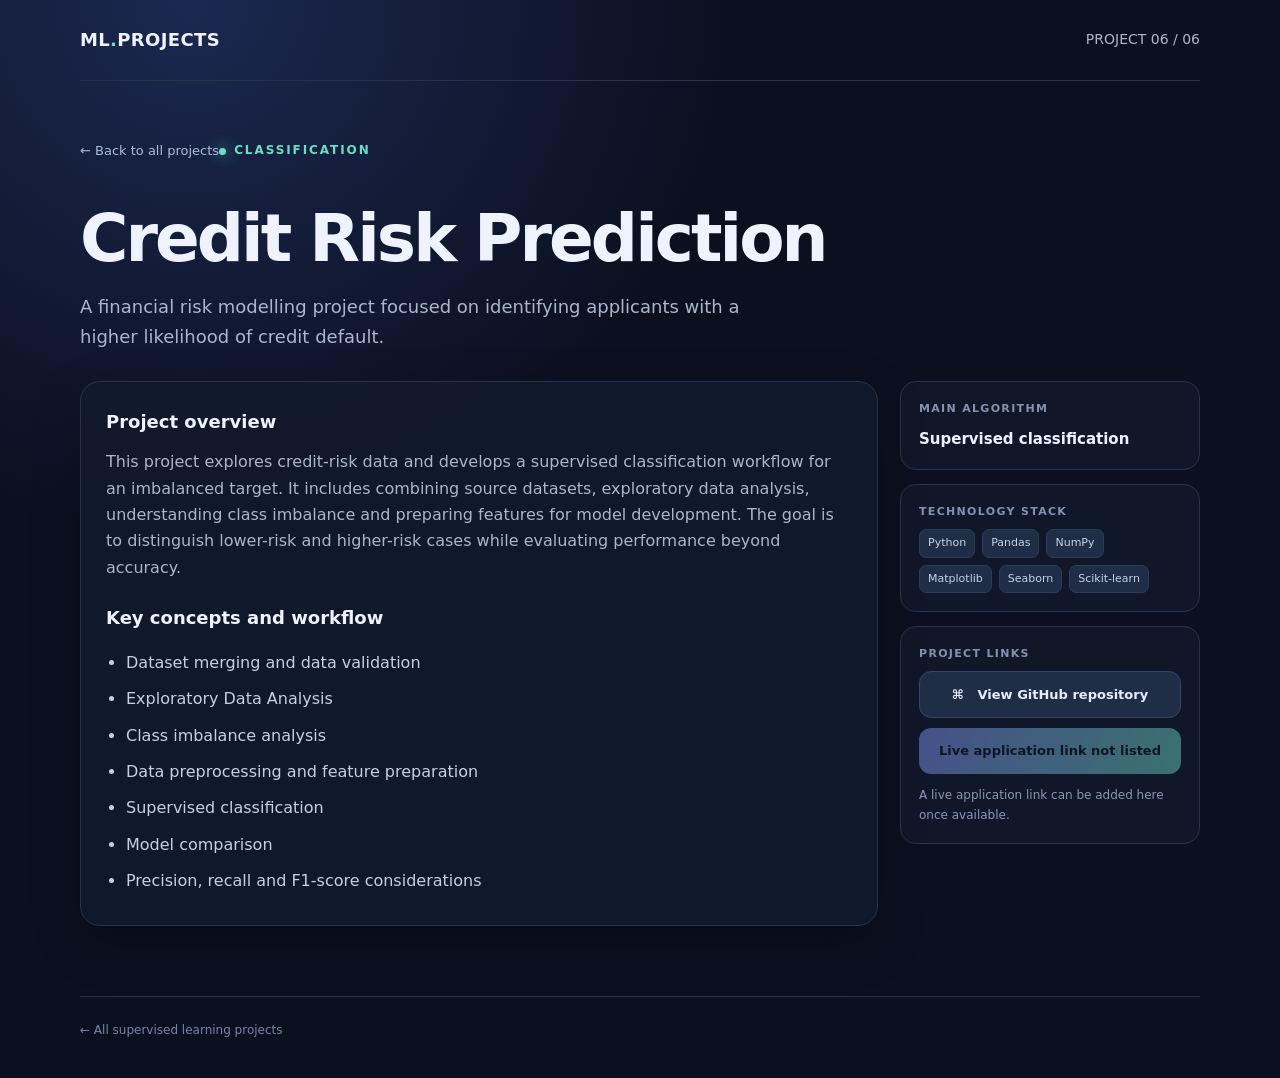
==== projects/credit-risk-prediction.html @ 5bffdefe "Add supervised machine learning projects website" ====
<!doctype html><html lang="en"><head><meta charset="utf-8"><meta name="viewport" content="width=device-width, initial-scale=1">
<title>Credit Risk Prediction | Supervised ML Projects</title><link rel="stylesheet" href="../assets/style.css"></head><body><div class="wrap">
<header class="topbar"><a class="brand" href="../index.html">ML<span>.</span>PROJECTS</a><div class="nav">PROJECT 06 / 06</div></header>
<main><section class="detail-hero"><a class="back" href="../index.html">← Back to all projects</a><div class="eyebrow"><span class="dot"></span>Classification</div><h1>Credit Risk Prediction</h1><p class="lead">A financial risk modelling project focused on identifying applicants with a higher likelihood of credit default.</p></section>
<div class="detail-layout"><section class="panel"><h2>Project overview</h2><p>This project explores credit-risk data and develops a supervised classification workflow for an imbalanced target. It includes combining source datasets, exploratory data analysis, understanding class imbalance and preparing features for model development. The goal is to distinguish lower-risk and higher-risk cases while evaluating performance beyond accuracy.</p><h2>Key concepts and workflow</h2><ul class="topic-list"><li>Dataset merging and data validation</li><li>Exploratory Data Analysis</li><li>Class imbalance analysis</li><li>Data preprocessing and feature preparation</li><li>Supervised classification</li><li>Model comparison</li><li>Precision, recall and F1-score considerations</li></ul></section>
<aside class="side"><div class="meta"><div class="meta-label">Main algorithm</div><div class="meta-value">Supervised classification</div></div>
<div class="meta"><div class="meta-label">Technology stack</div><div class="stack"><span class="pill">Python</span><span class="pill">Pandas</span><span class="pill">NumPy</span><span class="pill">Matplotlib</span><span class="pill">Seaborn</span><span class="pill">Scikit-learn</span></div></div>
<div class="meta"><div class="meta-label">Project links</div><div class="actions"><a class="button secondary" href="https://github.com/tusharr29/Credit-Risk-Prediction-" target="_blank" rel="noopener">⌘ &nbsp; View GitHub repository</a><span class="button disabled">Live application link not listed</span></div><div class="note">A live application link can be added here once available.</div></div></aside></div></main>
<footer class="footer"><a href="../index.html">← All supervised learning projects</a></footer></div></body></html>
---- assets/style.css ----
:root{--bg:#0b1020;--panel:#121a2d;--panel2:#172238;--text:#eef3ff;--muted:#aab6cc;--line:#26334b;--accent:#8b9cff;--accent2:#66e0c2;--shadow:0 18px 50px rgba(0,0,0,.22)}
*{box-sizing:border-box}html{scroll-behavior:smooth}body{margin:0;background:radial-gradient(ellipse at 15% 0%,#1b2850 0,transparent 35%),var(--bg);color:var(--text);font:16px/1.65 Inter,ui-sans-serif,system-ui,-apple-system,Segoe UI,Roboto,Arial,sans-serif}
a{color:inherit;text-decoration:none}.wrap{width:min(1120px,calc(100% - 40px));margin:auto}.topbar{display:flex;align-items:center;justify-content:space-between;padding:25px 0;border-bottom:1px solid var(--line)}.brand{font-weight:800;letter-spacing:.02em;font-size:18px}.brand span{color:var(--accent2)}.nav{color:var(--muted);font-size:14px}.hero{padding:76px 0 42px;max-width:850px}.eyebrow{display:inline-flex;align-items:center;gap:8px;color:var(--accent2);font-size:12px;font-weight:800;letter-spacing:.16em;text-transform:uppercase}.dot{width:7px;height:7px;border-radius:50%;background:var(--accent2);box-shadow:0 0 15px var(--accent2)}h1{font-size:clamp(38px,6vw,66px);line-height:1.06;letter-spacing:-.045em;margin:18px 0 18px}h1 .gradient{background:linear-gradient(100deg,#fff 10%,#a8b5ff 60%,#71e8cf);-webkit-background-clip:text;background-clip:text;color:transparent}.lead{color:var(--muted);font-size:18px;max-width:720px;margin:0}.stats{display:flex;gap:12px;flex-wrap:wrap;margin-top:28px}.stat{border:1px solid var(--line);background:rgba(18,26,45,.7);padding:9px 14px;border-radius:999px;color:#dce5f7;font-size:13px}.section-head{display:flex;align-items:end;justify-content:space-between;gap:20px;margin:32px 0 18px}.section-head h2{font-size:24px;margin:0;letter-spacing:-.025em}.section-head p{color:var(--muted);font-size:13px;margin:0}.grid{display:grid;grid-template-columns:repeat(2,minmax(0,1fr));gap:16px;padding-bottom:70px}.card{display:block;border:1px solid var(--line);border-radius:20px;padding:23px;background:linear-gradient(145deg,rgba(23,34,56,.96),rgba(16,24,42,.96));box-shadow:var(--shadow);transition:transform .2s,border-color .2s}.card:hover{transform:translateY(-4px);border-color:#6979ba}.card-top{display:flex;align-items:center;justify-content:space-between;margin-bottom:22px}.num{font-size:12px;color:#8594b2;font-weight:800;letter-spacing:.12em}.tag{font-size:11px;border:1px solid #33415d;color:#b9c7e4;border-radius:999px;padding:5px 9px}.card h3{font-size:21px;line-height:1.25;margin:0 0 8px}.algo{font-size:13px;color:var(--accent2);font-weight:650;margin-bottom:10px}.card p{color:var(--muted);font-size:14px;margin:0 0 17px}.bullets{display:flex;flex-wrap:wrap;gap:7px;margin-bottom:20px}.pill{font-size:11px;color:#c7d2e8;background:#202d46;border:1px solid #2c3b59;border-radius:7px;padding:4px 8px}.card-link{display:flex;align-items:center;justify-content:space-between;color:#cbd5ff;font-size:13px;font-weight:700}.arrow{font-size:18px;color:var(--accent2)}.footer{border-top:1px solid var(--line);padding:24px 0 38px;color:#7786a3;font-size:12px}.detail-hero{padding:56px 0 30px}.back{display:inline-flex;gap:8px;color:#aebcda;font-size:13px;margin-bottom:25px}.back:hover{color:white}.detail-layout{display:grid;grid-template-columns:minmax(0,1fr) 300px;gap:22px;padding-bottom:70px}.panel{border:1px solid var(--line);border-radius:20px;padding:25px;background:rgba(18,26,45,.88);box-shadow:var(--shadow)}.panel h2{font-size:18px;margin:0 0 12px}.panel p{color:var(--muted);margin:0 0 22px}.topic-list{padding-left:20px;color:#c5d0e5;margin:0}.topic-list li{padding:5px 0}.side{display:flex;flex-direction:column;gap:14px}.meta{border:1px solid var(--line);border-radius:16px;padding:18px;background:rgba(18,26,45,.7)}.meta-label{font-size:11px;letter-spacing:.12em;text-transform:uppercase;color:#8392af;font-weight:800;margin-bottom:8px}.meta-value{font-size:15px;color:#edf2ff;font-weight:650}.stack{display:flex;flex-wrap:wrap;gap:7px}.actions{display:grid;gap:10px}.button{display:flex;justify-content:center;align-items:center;gap:9px;border-radius:12px;padding:12px 14px;font-weight:750;font-size:13px;background:linear-gradient(110deg,#8998ff,#6fdfc5);color:#0b1422;transition:filter .2s}.button:hover{filter:brightness(1.1)}.button.secondary{background:#202d46;color:#e6edff;border:1px solid #354565}.button.disabled{opacity:.45;pointer-events:none}.note{font-size:12px;color:#8998b5;margin-top:12px}.disclaimer{border-left:3px solid #d5b56c;padding:10px 14px;background:#29263a;color:#c8c1d4;border-radius:0 10px 10px 0;font-size:12px;margin-top:22px}
@media(max-width:760px){.grid{grid-template-columns:1fr}.detail-layout{grid-template-columns:1fr}.hero{padding-top:55px}.section-head{align-items:start;flex-direction:column}.wrap{width:min(100% - 28px,1120px)}.panel{padding:20px}}
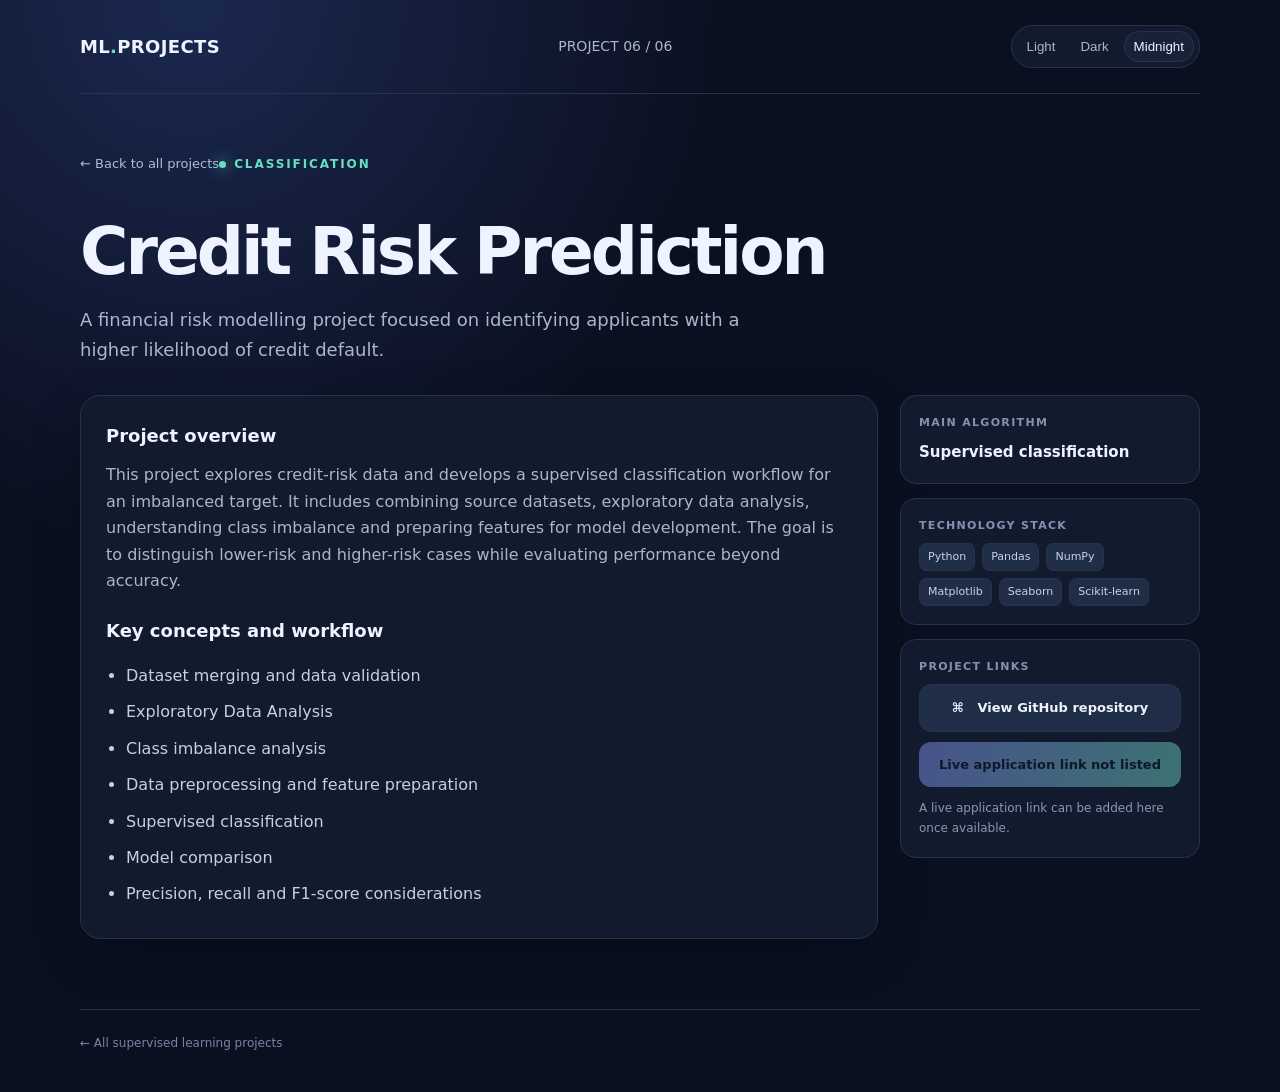
==== commit 76d01667: "Add light dark and midnight themes" ====
--- a/projects/credit-risk-prediction.html
+++ b/projects/credit-risk-prediction.html
@@ -1,9 +1,28 @@
 <!doctype html><html lang="en"><head><meta charset="utf-8"><meta name="viewport" content="width=device-width, initial-scale=1">
 <title>Credit Risk Prediction | Supervised ML Projects</title><link rel="stylesheet" href="../assets/style.css"></head><body><div class="wrap">
-<header class="topbar"><a class="brand" href="../index.html">ML<span>.</span>PROJECTS</a><div class="nav">PROJECT 06 / 06</div></header>
+<header class="topbar"><a class="brand" href="../index.html">ML<span>.</span>PROJECTS</a><div class="nav">PROJECT 06 / 06</div><div class="theme-switcher" role="group" aria-label="Choose colour theme">
+<button class="theme-btn" type="button" data-theme-choice="light" aria-pressed="false">Light</button>
+<button class="theme-btn" type="button" data-theme-choice="dark" aria-pressed="false">Dark</button>
+<button class="theme-btn" type="button" data-theme-choice="midnight" aria-pressed="false">Midnight</button>
+</div></header>
 <main><section class="detail-hero"><a class="back" href="../index.html">← Back to all projects</a><div class="eyebrow"><span class="dot"></span>Classification</div><h1>Credit Risk Prediction</h1><p class="lead">A financial risk modelling project focused on identifying applicants with a higher likelihood of credit default.</p></section>
 <div class="detail-layout"><section class="panel"><h2>Project overview</h2><p>This project explores credit-risk data and develops a supervised classification workflow for an imbalanced target. It includes combining source datasets, exploratory data analysis, understanding class imbalance and preparing features for model development. The goal is to distinguish lower-risk and higher-risk cases while evaluating performance beyond accuracy.</p><h2>Key concepts and workflow</h2><ul class="topic-list"><li>Dataset merging and data validation</li><li>Exploratory Data Analysis</li><li>Class imbalance analysis</li><li>Data preprocessing and feature preparation</li><li>Supervised classification</li><li>Model comparison</li><li>Precision, recall and F1-score considerations</li></ul></section>
 <aside class="side"><div class="meta"><div class="meta-label">Main algorithm</div><div class="meta-value">Supervised classification</div></div>
 <div class="meta"><div class="meta-label">Technology stack</div><div class="stack"><span class="pill">Python</span><span class="pill">Pandas</span><span class="pill">NumPy</span><span class="pill">Matplotlib</span><span class="pill">Seaborn</span><span class="pill">Scikit-learn</span></div></div>
 <div class="meta"><div class="meta-label">Project links</div><div class="actions"><a class="button secondary" href="https://github.com/tusharr29/Credit-Risk-Prediction-" target="_blank" rel="noopener">⌘ &nbsp; View GitHub repository</a><span class="button disabled">Live application link not listed</span></div><div class="note">A live application link can be added here once available.</div></div></aside></div></main>
-<footer class="footer"><a href="../index.html">← All supervised learning projects</a></footer></div></body></html>+<footer class="footer"><a href="../index.html">← All supervised learning projects</a></footer></div><script>
+(function(){
+  const root = document.documentElement;
+  const buttons = document.querySelectorAll('[data-theme-choice]');
+  function applyTheme(theme){
+    const selected = ['light','dark','midnight'].includes(theme) ? theme : 'midnight';
+    root.dataset.theme = selected === 'midnight' ? 'midnight' : selected;
+    buttons.forEach(button => button.setAttribute('aria-pressed', String(button.dataset.themeChoice === selected)));
+    try { localStorage.setItem('ml-projects-theme', selected); } catch(e) {}
+  }
+  let saved = 'midnight';
+  try { saved = localStorage.getItem('ml-projects-theme') || 'midnight'; } catch(e) {}
+  applyTheme(saved);
+  buttons.forEach(button => button.addEventListener('click', () => applyTheme(button.dataset.themeChoice)));
+})();
+</script></body></html>
--- a/assets/style.css
+++ b/assets/style.css
@@ -1,5 +1,22 @@
 
-:root{--bg:#0b1020;--panel:#121a2d;--panel2:#172238;--text:#eef3ff;--muted:#aab6cc;--line:#26334b;--accent:#8b9cff;--accent2:#66e0c2;--shadow:0 18px 50px rgba(0,0,0,.22)}
-*{box-sizing:border-box}html{scroll-behavior:smooth}body{margin:0;background:radial-gradient(ellipse at 15% 0%,#1b2850 0,transparent 35%),var(--bg);color:var(--text);font:16px/1.65 Inter,ui-sans-serif,system-ui,-apple-system,Segoe UI,Roboto,Arial,sans-serif}
-a{color:inherit;text-decoration:none}.wrap{width:min(1120px,calc(100% - 40px));margin:auto}.topbar{display:flex;align-items:center;justify-content:space-between;padding:25px 0;border-bottom:1px solid var(--line)}.brand{font-weight:800;letter-spacing:.02em;font-size:18px}.brand span{color:var(--accent2)}.nav{color:var(--muted);font-size:14px}.hero{padding:76px 0 42px;max-width:850px}.eyebrow{display:inline-flex;align-items:center;gap:8px;color:var(--accent2);font-size:12px;font-weight:800;letter-spacing:.16em;text-transform:uppercase}.dot{width:7px;height:7px;border-radius:50%;background:var(--accent2);box-shadow:0 0 15px var(--accent2)}h1{font-size:clamp(38px,6vw,66px);line-height:1.06;letter-spacing:-.045em;margin:18px 0 18px}h1 .gradient{background:linear-gradient(100deg,#fff 10%,#a8b5ff 60%,#71e8cf);-webkit-background-clip:text;background-clip:text;color:transparent}.lead{color:var(--muted);font-size:18px;max-width:720px;margin:0}.stats{display:flex;gap:12px;flex-wrap:wrap;margin-top:28px}.stat{border:1px solid var(--line);background:rgba(18,26,45,.7);padding:9px 14px;border-radius:999px;color:#dce5f7;font-size:13px}.section-head{display:flex;align-items:end;justify-content:space-between;gap:20px;margin:32px 0 18px}.section-head h2{font-size:24px;margin:0;letter-spacing:-.025em}.section-head p{color:var(--muted);font-size:13px;margin:0}.grid{display:grid;grid-template-columns:repeat(2,minmax(0,1fr));gap:16px;padding-bottom:70px}.card{display:block;border:1px solid var(--line);border-radius:20px;padding:23px;background:linear-gradient(145deg,rgba(23,34,56,.96),rgba(16,24,42,.96));box-shadow:var(--shadow);transition:transform .2s,border-color .2s}.card:hover{transform:translateY(-4px);border-color:#6979ba}.card-top{display:flex;align-items:center;justify-content:space-between;margin-bottom:22px}.num{font-size:12px;color:#8594b2;font-weight:800;letter-spacing:.12em}.tag{font-size:11px;border:1px solid #33415d;color:#b9c7e4;border-radius:999px;padding:5px 9px}.card h3{font-size:21px;line-height:1.25;margin:0 0 8px}.algo{font-size:13px;color:var(--accent2);font-weight:650;margin-bottom:10px}.card p{color:var(--muted);font-size:14px;margin:0 0 17px}.bullets{display:flex;flex-wrap:wrap;gap:7px;margin-bottom:20px}.pill{font-size:11px;color:#c7d2e8;background:#202d46;border:1px solid #2c3b59;border-radius:7px;padding:4px 8px}.card-link{display:flex;align-items:center;justify-content:space-between;color:#cbd5ff;font-size:13px;font-weight:700}.arrow{font-size:18px;color:var(--accent2)}.footer{border-top:1px solid var(--line);padding:24px 0 38px;color:#7786a3;font-size:12px}.detail-hero{padding:56px 0 30px}.back{display:inline-flex;gap:8px;color:#aebcda;font-size:13px;margin-bottom:25px}.back:hover{color:white}.detail-layout{display:grid;grid-template-columns:minmax(0,1fr) 300px;gap:22px;padding-bottom:70px}.panel{border:1px solid var(--line);border-radius:20px;padding:25px;background:rgba(18,26,45,.88);box-shadow:var(--shadow)}.panel h2{font-size:18px;margin:0 0 12px}.panel p{color:var(--muted);margin:0 0 22px}.topic-list{padding-left:20px;color:#c5d0e5;margin:0}.topic-list li{padding:5px 0}.side{display:flex;flex-direction:column;gap:14px}.meta{border:1px solid var(--line);border-radius:16px;padding:18px;background:rgba(18,26,45,.7)}.meta-label{font-size:11px;letter-spacing:.12em;text-transform:uppercase;color:#8392af;font-weight:800;margin-bottom:8px}.meta-value{font-size:15px;color:#edf2ff;font-weight:650}.stack{display:flex;flex-wrap:wrap;gap:7px}.actions{display:grid;gap:10px}.button{display:flex;justify-content:center;align-items:center;gap:9px;border-radius:12px;padding:12px 14px;font-weight:750;font-size:13px;background:linear-gradient(110deg,#8998ff,#6fdfc5);color:#0b1422;transition:filter .2s}.button:hover{filter:brightness(1.1)}.button.secondary{background:#202d46;color:#e6edff;border:1px solid #354565}.button.disabled{opacity:.45;pointer-events:none}.note{font-size:12px;color:#8998b5;margin-top:12px}.disclaimer{border-left:3px solid #d5b56c;padding:10px 14px;background:#29263a;color:#c8c1d4;border-radius:0 10px 10px 0;font-size:12px;margin-top:22px}
+:root{
+--bg:#0b1020;--panel:#121a2d;--panel2:#172238;--text:#eef3ff;--muted:#aab6cc;--line:#26334b;--accent:#8b9cff;--accent2:#66e0c2;--shadow:0 18px 50px rgba(0,0,0,.22);
+--header-bg:rgba(18,26,45,.72);--pill-bg:#202d46;--pill-text:#c7d2e8;--tag-text:#b9c7e4;--button-secondary:#202d46;--footer:#7786a3;--hero-glow:#1b2850;
+}
+html[data-theme="light"]{
+--bg:#f4f6fb;--panel:#ffffff;--panel2:#eef2f8;--text:#172033;--muted:#596579;--line:#dce3ee;--accent:#4056b8;--accent2:#087f70;--shadow:0 14px 35px rgba(31,47,79,.08);
+--header-bg:rgba(255,255,255,.82);--pill-bg:#edf1f7;--pill-text:#44516a;--tag-text:#53617a;--button-secondary:#edf1f7;--footer:#718096;--hero-glow:#e4eafa;
+}
+html[data-theme="dark"]{
+--bg:#111318;--panel:#1b1e25;--panel2:#232833;--text:#f1f3f6;--muted:#b0b7c4;--line:#343a46;--accent:#a5b4fc;--accent2:#70d6c2;--shadow:0 16px 40px rgba(0,0,0,.25);
+--header-bg:rgba(27,30,37,.82);--pill-bg:#2b313d;--pill-text:#d2d8e2;--tag-text:#c0cad9;--button-secondary:#292f3a;--footer:#8c96a7;--hero-glow:#242a36;
+}
+*{box-sizing:border-box}html{scroll-behavior:smooth}body{margin:0;background:radial-gradient(ellipse at 15% 0%,var(--hero-glow) 0,transparent 35%),var(--bg);color:var(--text);font:16px/1.65 Inter,ui-sans-serif,system-ui,-apple-system,Segoe UI,Roboto,Arial,sans-serif}
+a{color:inherit;text-decoration:none}.wrap{width:min(1120px,calc(100% - 40px));margin:auto}.topbar{display:flex;align-items:center;justify-content:space-between;gap:16px;padding:25px 0;border-bottom:1px solid var(--line)}.brand{font-weight:800;letter-spacing:.02em;font-size:18px}.brand span{color:var(--accent2)}.nav{color:var(--muted);font-size:14px}.hero{padding:76px 0 42px;max-width:850px}.eyebrow{display:inline-flex;align-items:center;gap:8px;color:var(--accent2);font-size:12px;font-weight:800;letter-spacing:.16em;text-transform:uppercase}.dot{width:7px;height:7px;border-radius:50%;background:var(--accent2);box-shadow:0 0 15px var(--accent2)}h1{font-size:clamp(38px,6vw,66px);line-height:1.06;letter-spacing:-.045em;margin:18px 0 18px}h1 .gradient{background:linear-gradient(100deg,#fff 10%,#a8b5ff 60%,#71e8cf);-webkit-background-clip:text;background-clip:text;color:transparent}.lead{color:var(--muted);font-size:18px;max-width:720px;margin:0}.stats{display:flex;gap:12px;flex-wrap:wrap;margin-top:28px}.stat{border:1px solid var(--line);background:rgba(18,26,45,.7);padding:9px 14px;border-radius:999px;color:#dce5f7;font-size:13px}.section-head{display:flex;align-items:end;justify-content:space-between;gap:20px;margin:32px 0 18px}.section-head h2{font-size:24px;margin:0;letter-spacing:-.025em}.section-head p{color:var(--muted);font-size:13px;margin:0}.grid{display:grid;grid-template-columns:repeat(2,minmax(0,1fr));gap:16px;padding-bottom:70px}.card{display:block;border:1px solid var(--line);border-radius:20px;padding:23px;background:var(--panel);box-shadow:var(--shadow);transition:transform .2s,border-color .2s}.card:hover{transform:translateY(-4px);border-color:#6979ba}.card-top{display:flex;align-items:center;justify-content:space-between;margin-bottom:22px}.num{font-size:12px;color:#8594b2;font-weight:800;letter-spacing:.12em}.tag{font-size:11px;border:1px solid var(--line);color:var(--tag-text);border-radius:999px;padding:5px 9px}.card h3{font-size:21px;line-height:1.25;margin:0 0 8px}.algo{font-size:13px;color:var(--accent2);font-weight:650;margin-bottom:10px}.card p{color:var(--muted);font-size:14px;margin:0 0 17px}.bullets{display:flex;flex-wrap:wrap;gap:7px;margin-bottom:20px}.pill{font-size:11px;color:var(--pill-text);background:var(--pill-bg);border:1px solid var(--line);border-radius:7px;padding:4px 8px}.card-link{display:flex;align-items:center;justify-content:space-between;color:#cbd5ff;font-size:13px;font-weight:700}.arrow{font-size:18px;color:var(--accent2)}.footer{border-top:1px solid var(--line);padding:24px 0 38px;color:#7786a3;font-size:12px}.detail-hero{padding:56px 0 30px}.back{display:inline-flex;gap:8px;color:#aebcda;font-size:13px;margin-bottom:25px}.back:hover{color:white}.detail-layout{display:grid;grid-template-columns:minmax(0,1fr) 300px;gap:22px;padding-bottom:70px}.panel{border:1px solid var(--line);border-radius:20px;padding:25px;background:var(--panel);box-shadow:var(--shadow)}.panel h2{font-size:18px;margin:0 0 12px}.panel p{color:var(--muted);margin:0 0 22px}.topic-list{padding-left:20px;color:#c5d0e5;margin:0}.topic-list li{padding:5px 0}.side{display:flex;flex-direction:column;gap:14px}.meta{border:1px solid var(--line);border-radius:16px;padding:18px;background:var(--panel)}.meta-label{font-size:11px;letter-spacing:.12em;text-transform:uppercase;color:#8392af;font-weight:800;margin-bottom:8px}.meta-value{font-size:15px;color:#edf2ff;font-weight:650}.stack{display:flex;flex-wrap:wrap;gap:7px}.actions{display:grid;gap:10px}.button{display:flex;justify-content:center;align-items:center;gap:9px;border-radius:12px;padding:12px 14px;font-weight:750;font-size:13px;background:linear-gradient(110deg,#8998ff,#6fdfc5);color:#0b1422;transition:filter .2s}.button:hover{filter:brightness(1.1)}.button.secondary{background:var(--button-secondary);color:var(--text);border:1px solid var(--line)}.button.disabled{opacity:.45;pointer-events:none}.note{font-size:12px;color:#8998b5;margin-top:12px}.disclaimer{border-left:3px solid #d5b56c;padding:10px 14px;background:#29263a;color:#c8c1d4;border-radius:0 10px 10px 0;font-size:12px;margin-top:22px}
 @media(max-width:760px){.grid{grid-template-columns:1fr}.detail-layout{grid-template-columns:1fr}.hero{padding-top:55px}.section-head{align-items:start;flex-direction:column}.wrap{width:min(100% - 28px,1120px)}.panel{padding:20px}}
+
+.theme-switcher{display:flex;align-items:center;gap:5px;padding:5px;border:1px solid var(--line);border-radius:999px;background:var(--panel);flex-shrink:0}
+.theme-btn{border:0;background:transparent;color:var(--muted);font:600 12px/1.2 inherit;padding:8px 10px;border-radius:999px;cursor:pointer;transition:background .18s,color .18s}
+.theme-btn:hover{color:var(--text);background:var(--panel2)}
+.theme-btn[aria-pressed="true"]{background:var(--panel2);color:var(--text);box-shadow:inset 0 0 0 1px var(--line)}
+@media(max-width:520px){.topbar{align-items:flex-start;flex-direction:column}.theme-switcher{align-self:flex-end}.theme-btn{padding:7px 9px}}
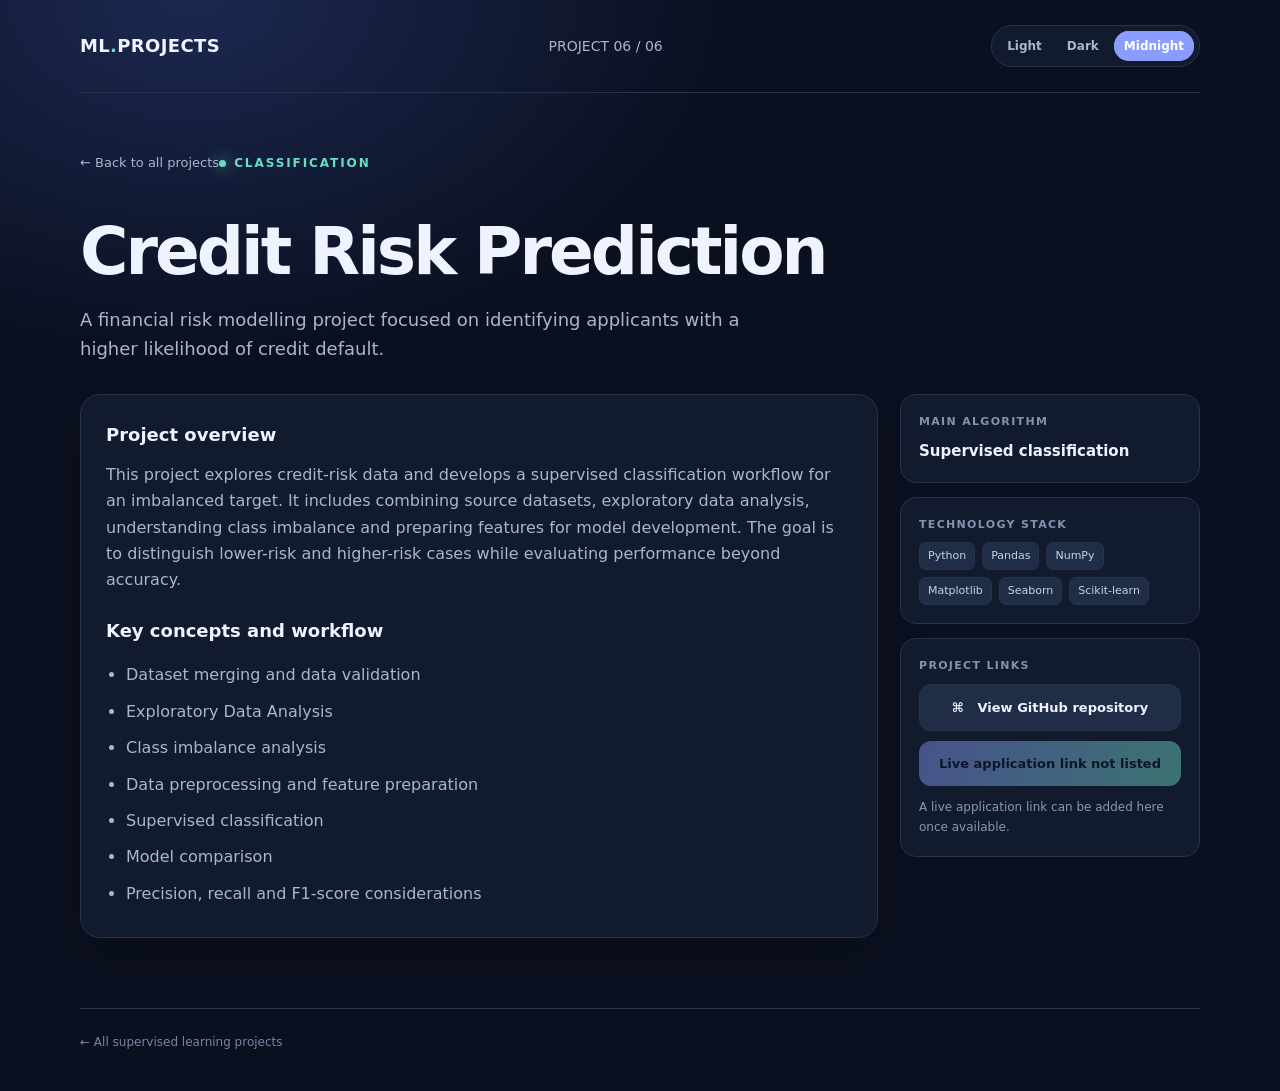
==== commit 44f47588: "Fix theme switching functionality" ====
--- a/projects/credit-risk-prediction.html
+++ b/projects/credit-risk-prediction.html
@@ -16,13 +16,20 @@
   const buttons = document.querySelectorAll('[data-theme-choice]');
   function applyTheme(theme){
     const selected = ['light','dark','midnight'].includes(theme) ? theme : 'midnight';
-    root.dataset.theme = selected === 'midnight' ? 'midnight' : selected;
-    buttons.forEach(button => button.setAttribute('aria-pressed', String(button.dataset.themeChoice === selected)));
-    try { localStorage.setItem('ml-projects-theme', selected); } catch(e) {}
+    root.setAttribute('data-theme', selected);
+    buttons.forEach(function(button){
+      const active = button.getAttribute('data-theme-choice') === selected;
+      button.setAttribute('aria-pressed', active ? 'true' : 'false');
+    });
+    try { window.localStorage.setItem('ml-projects-theme', selected); } catch (error) {}
   }
-  let saved = 'midnight';
-  try { saved = localStorage.getItem('ml-projects-theme') || 'midnight'; } catch(e) {}
-  applyTheme(saved);
-  buttons.forEach(button => button.addEventListener('click', () => applyTheme(button.dataset.themeChoice)));
+  let savedTheme = 'midnight';
+  try { savedTheme = window.localStorage.getItem('ml-projects-theme') || 'midnight'; } catch (error) {}
+  applyTheme(savedTheme);
+  buttons.forEach(function(button){
+    button.addEventListener('click', function(){
+      applyTheme(button.getAttribute('data-theme-choice'));
+    });
+  });
 })();
 </script></body></html>
--- a/assets/style.css
+++ b/assets/style.css
@@ -11,12 +11,17 @@
 --bg:#111318;--panel:#1b1e25;--panel2:#232833;--text:#f1f3f6;--muted:#b0b7c4;--line:#343a46;--accent:#a5b4fc;--accent2:#70d6c2;--shadow:0 16px 40px rgba(0,0,0,.25);
 --header-bg:rgba(27,30,37,.82);--pill-bg:#2b313d;--pill-text:#d2d8e2;--tag-text:#c0cad9;--button-secondary:#292f3a;--footer:#8c96a7;--hero-glow:#242a36;
 }
-*{box-sizing:border-box}html{scroll-behavior:smooth}body{margin:0;background:radial-gradient(ellipse at 15% 0%,var(--hero-glow) 0,transparent 35%),var(--bg);color:var(--text);font:16px/1.65 Inter,ui-sans-serif,system-ui,-apple-system,Segoe UI,Roboto,Arial,sans-serif}
-a{color:inherit;text-decoration:none}.wrap{width:min(1120px,calc(100% - 40px));margin:auto}.topbar{display:flex;align-items:center;justify-content:space-between;gap:16px;padding:25px 0;border-bottom:1px solid var(--line)}.brand{font-weight:800;letter-spacing:.02em;font-size:18px}.brand span{color:var(--accent2)}.nav{color:var(--muted);font-size:14px}.hero{padding:76px 0 42px;max-width:850px}.eyebrow{display:inline-flex;align-items:center;gap:8px;color:var(--accent2);font-size:12px;font-weight:800;letter-spacing:.16em;text-transform:uppercase}.dot{width:7px;height:7px;border-radius:50%;background:var(--accent2);box-shadow:0 0 15px var(--accent2)}h1{font-size:clamp(38px,6vw,66px);line-height:1.06;letter-spacing:-.045em;margin:18px 0 18px}h1 .gradient{background:linear-gradient(100deg,#fff 10%,#a8b5ff 60%,#71e8cf);-webkit-background-clip:text;background-clip:text;color:transparent}.lead{color:var(--muted);font-size:18px;max-width:720px;margin:0}.stats{display:flex;gap:12px;flex-wrap:wrap;margin-top:28px}.stat{border:1px solid var(--line);background:rgba(18,26,45,.7);padding:9px 14px;border-radius:999px;color:#dce5f7;font-size:13px}.section-head{display:flex;align-items:end;justify-content:space-between;gap:20px;margin:32px 0 18px}.section-head h2{font-size:24px;margin:0;letter-spacing:-.025em}.section-head p{color:var(--muted);font-size:13px;margin:0}.grid{display:grid;grid-template-columns:repeat(2,minmax(0,1fr));gap:16px;padding-bottom:70px}.card{display:block;border:1px solid var(--line);border-radius:20px;padding:23px;background:var(--panel);box-shadow:var(--shadow);transition:transform .2s,border-color .2s}.card:hover{transform:translateY(-4px);border-color:#6979ba}.card-top{display:flex;align-items:center;justify-content:space-between;margin-bottom:22px}.num{font-size:12px;color:#8594b2;font-weight:800;letter-spacing:.12em}.tag{font-size:11px;border:1px solid var(--line);color:var(--tag-text);border-radius:999px;padding:5px 9px}.card h3{font-size:21px;line-height:1.25;margin:0 0 8px}.algo{font-size:13px;color:var(--accent2);font-weight:650;margin-bottom:10px}.card p{color:var(--muted);font-size:14px;margin:0 0 17px}.bullets{display:flex;flex-wrap:wrap;gap:7px;margin-bottom:20px}.pill{font-size:11px;color:var(--pill-text);background:var(--pill-bg);border:1px solid var(--line);border-radius:7px;padding:4px 8px}.card-link{display:flex;align-items:center;justify-content:space-between;color:#cbd5ff;font-size:13px;font-weight:700}.arrow{font-size:18px;color:var(--accent2)}.footer{border-top:1px solid var(--line);padding:24px 0 38px;color:#7786a3;font-size:12px}.detail-hero{padding:56px 0 30px}.back{display:inline-flex;gap:8px;color:#aebcda;font-size:13px;margin-bottom:25px}.back:hover{color:white}.detail-layout{display:grid;grid-template-columns:minmax(0,1fr) 300px;gap:22px;padding-bottom:70px}.panel{border:1px solid var(--line);border-radius:20px;padding:25px;background:var(--panel);box-shadow:var(--shadow)}.panel h2{font-size:18px;margin:0 0 12px}.panel p{color:var(--muted);margin:0 0 22px}.topic-list{padding-left:20px;color:#c5d0e5;margin:0}.topic-list li{padding:5px 0}.side{display:flex;flex-direction:column;gap:14px}.meta{border:1px solid var(--line);border-radius:16px;padding:18px;background:var(--panel)}.meta-label{font-size:11px;letter-spacing:.12em;text-transform:uppercase;color:#8392af;font-weight:800;margin-bottom:8px}.meta-value{font-size:15px;color:#edf2ff;font-weight:650}.stack{display:flex;flex-wrap:wrap;gap:7px}.actions{display:grid;gap:10px}.button{display:flex;justify-content:center;align-items:center;gap:9px;border-radius:12px;padding:12px 14px;font-weight:750;font-size:13px;background:linear-gradient(110deg,#8998ff,#6fdfc5);color:#0b1422;transition:filter .2s}.button:hover{filter:brightness(1.1)}.button.secondary{background:var(--button-secondary);color:var(--text);border:1px solid var(--line)}.button.disabled{opacity:.45;pointer-events:none}.note{font-size:12px;color:#8998b5;margin-top:12px}.disclaimer{border-left:3px solid #d5b56c;padding:10px 14px;background:#29263a;color:#c8c1d4;border-radius:0 10px 10px 0;font-size:12px;margin-top:22px}
+*{box-sizing:border-box}html{scroll-behavior:smooth}body{margin:0;background-color:var(--bg);background-image:radial-gradient(ellipse at 15% 0%,var(--hero-glow) 0,transparent 35%);background-repeat:no-repeat;background-size:100% 720px;color:var(--text);font:16px/1.65 Inter,ui-sans-serif,system-ui,-apple-system,Segoe UI,Roboto,Arial,sans-serif}
+a{color:inherit;text-decoration:none}.wrap{width:min(1120px,calc(100% - 40px));margin:auto}.topbar{display:flex;align-items:center;justify-content:space-between;gap:16px;padding:25px 0;border-bottom:1px solid var(--line)}.brand{font-weight:800;letter-spacing:.02em;font-size:18px}.brand span{color:var(--accent2)}.nav{color:var(--muted);font-size:14px}.hero{padding:76px 0 42px;max-width:850px}.eyebrow{display:inline-flex;align-items:center;gap:8px;color:var(--accent2);font-size:12px;font-weight:800;letter-spacing:.16em;text-transform:uppercase}.dot{width:7px;height:7px;border-radius:50%;background:var(--accent2);box-shadow:0 0 15px var(--accent2)}h1{font-size:clamp(38px,6vw,66px);line-height:1.06;letter-spacing:-.045em;margin:18px 0 18px}h1 .gradient{background:linear-gradient(100deg,var(--text) 10%,var(--accent) 60%,var(--accent2));-webkit-background-clip:text;background-clip:text;color:transparent}.lead{color:var(--muted);font-size:18px;max-width:720px;margin:0}.stats{display:flex;gap:12px;flex-wrap:wrap;margin-top:28px}.stat{border:1px solid var(--line);background:var(--panel);padding:9px 14px;border-radius:999px;color:var(--text);font-size:13px}.section-head{display:flex;align-items:end;justify-content:space-between;gap:20px;margin:32px 0 18px}.section-head h2{font-size:24px;margin:0;letter-spacing:-.025em}.section-head p{color:var(--muted);font-size:13px;margin:0}.grid{display:grid;grid-template-columns:repeat(2,minmax(0,1fr));gap:16px;padding-bottom:70px}.card{display:block;border:1px solid var(--line);border-radius:20px;padding:23px;background:var(--panel);box-shadow:var(--shadow);transition:transform .2s,border-color .2s}.card:hover{transform:translateY(-4px);border-color:#6979ba}.card-top{display:flex;align-items:center;justify-content:space-between;margin-bottom:22px}.num{font-size:12px;color:var(--muted);font-weight:800;letter-spacing:.12em}.tag{font-size:11px;border:1px solid var(--line);color:var(--tag-text);border-radius:999px;padding:5px 9px}.card h3{font-size:21px;line-height:1.25;margin:0 0 8px}.algo{font-size:13px;color:var(--accent2);font-weight:650;margin-bottom:10px}.card p{color:var(--muted);font-size:14px;margin:0 0 17px}.bullets{display:flex;flex-wrap:wrap;gap:7px;margin-bottom:20px}.pill{font-size:11px;color:var(--pill-text);background:var(--pill-bg);border:1px solid var(--line);border-radius:7px;padding:4px 8px}.card-link{display:flex;align-items:center;justify-content:space-between;color:var(--accent);font-size:13px;font-weight:700}.arrow{font-size:18px;color:var(--accent2)}.footer{border-top:1px solid var(--line);padding:24px 0 38px;color:var(--footer);font-size:12px}.detail-hero{padding:56px 0 30px}.back{display:inline-flex;gap:8px;color:var(--muted);font-size:13px;margin-bottom:25px}.back:hover{color:white}.detail-layout{display:grid;grid-template-columns:minmax(0,1fr) 300px;gap:22px;padding-bottom:70px}.panel{border:1px solid var(--line);border-radius:20px;padding:25px;background:var(--panel);box-shadow:var(--shadow)}.panel h2{font-size:18px;margin:0 0 12px}.panel p{color:var(--muted);margin:0 0 22px}.topic-list{padding-left:20px;color:var(--muted);margin:0}.topic-list li{padding:5px 0}.side{display:flex;flex-direction:column;gap:14px}.meta{border:1px solid var(--line);border-radius:16px;padding:18px;background:var(--panel)}.meta-label{font-size:11px;letter-spacing:.12em;text-transform:uppercase;color:#8392af;font-weight:800;margin-bottom:8px}.meta-value{font-size:15px;color:#edf2ff;font-weight:650}.stack{display:flex;flex-wrap:wrap;gap:7px}.actions{display:grid;gap:10px}.button{display:flex;justify-content:center;align-items:center;gap:9px;border-radius:12px;padding:12px 14px;font-weight:750;font-size:13px;background:linear-gradient(110deg,#8998ff,#6fdfc5);color:#0b1422;transition:filter .2s}.button:hover{filter:brightness(1.1)}.button.secondary{background:var(--button-secondary);color:var(--text);border:1px solid var(--line)}.button.disabled{opacity:.45;pointer-events:none}.note{font-size:12px;color:#8998b5;margin-top:12px}.disclaimer{border-left:3px solid #d5b56c;padding:10px 14px;background:#29263a;color:#c8c1d4;border-radius:0 10px 10px 0;font-size:12px;margin-top:22px}
 @media(max-width:760px){.grid{grid-template-columns:1fr}.detail-layout{grid-template-columns:1fr}.hero{padding-top:55px}.section-head{align-items:start;flex-direction:column}.wrap{width:min(100% - 28px,1120px)}.panel{padding:20px}}
 
 .theme-switcher{display:flex;align-items:center;gap:5px;padding:5px;border:1px solid var(--line);border-radius:999px;background:var(--panel);flex-shrink:0}
-.theme-btn{border:0;background:transparent;color:var(--muted);font:600 12px/1.2 inherit;padding:8px 10px;border-radius:999px;cursor:pointer;transition:background .18s,color .18s}
+.theme-btn{border:0;background:transparent;color:var(--muted);font-family:inherit;font-size:12px;font-weight:650;line-height:1.2;padding:8px 10px;border-radius:999px;cursor:pointer;transition:background .18s,color .18s}
 .theme-btn:hover{color:var(--text);background:var(--panel2)}
-.theme-btn[aria-pressed="true"]{background:var(--panel2);color:var(--text);box-shadow:inset 0 0 0 1px var(--line)}
+.theme-btn[aria-pressed="true"]{background:var(--accent);color:#fff;box-shadow:inset 0 0 0 1px var(--accent)}
 @media(max-width:520px){.topbar{align-items:flex-start;flex-direction:column}.theme-switcher{align-self:flex-end}.theme-btn{padding:7px 9px}}
+
+html,body{min-height:100%}
+body{transition:background-color .22s ease,color .22s ease}
+.card,.panel,.meta,.stat,.theme-switcher{transition:background-color .22s ease,border-color .22s ease,color .22s ease}
+.theme-switcher{background:var(--panel)}
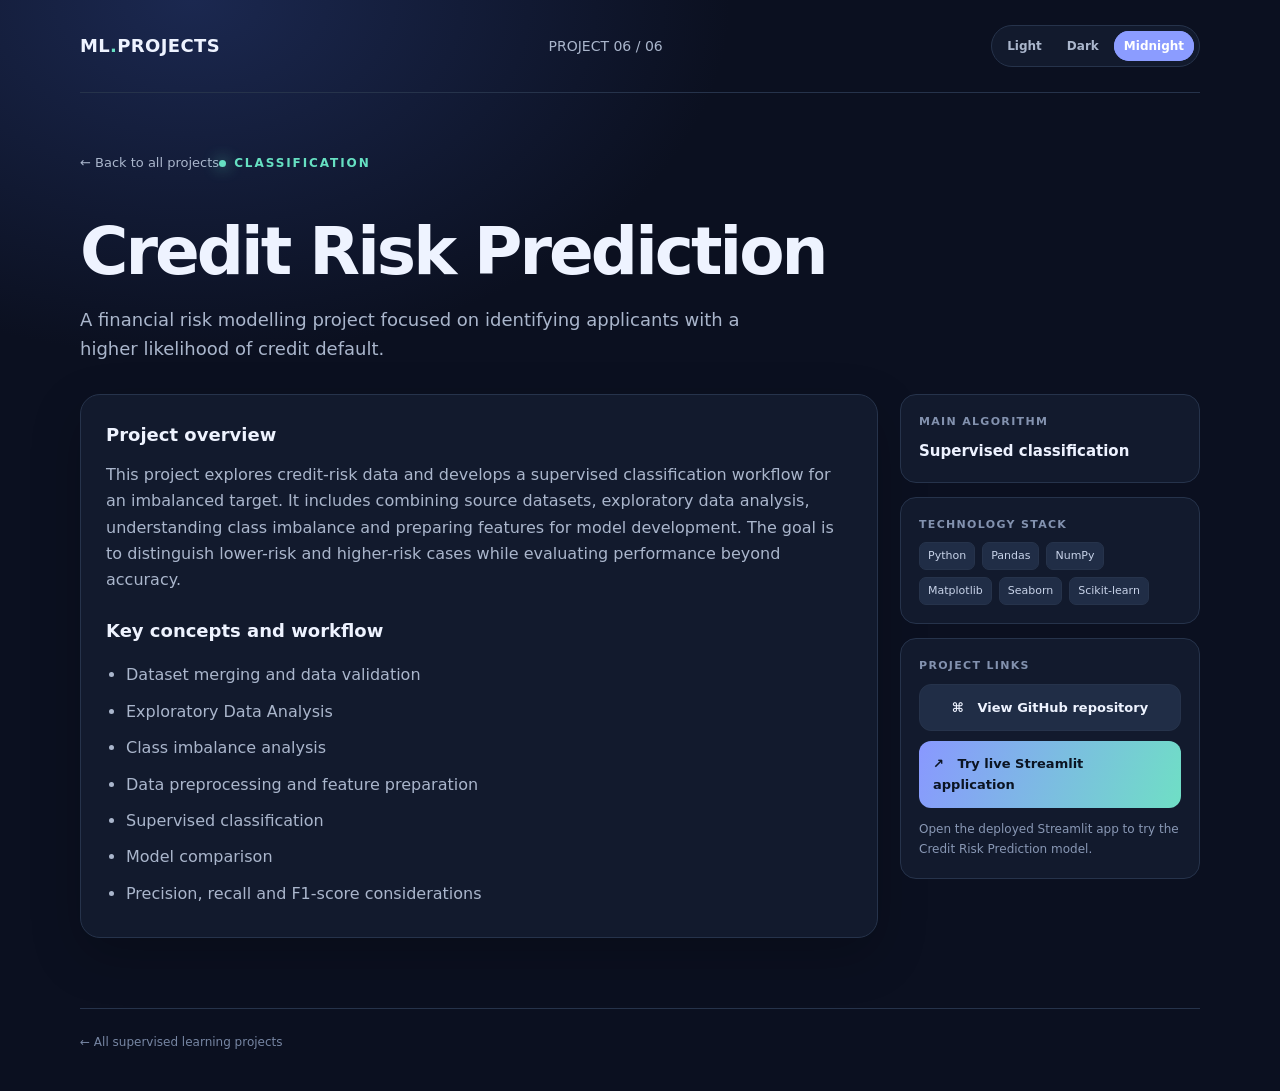
==== commit 5c21036b: "link update" ====
--- a/projects/credit-risk-prediction.html
+++ b/projects/credit-risk-prediction.html
@@ -9,7 +9,7 @@
 <div class="detail-layout"><section class="panel"><h2>Project overview</h2><p>This project explores credit-risk data and develops a supervised classification workflow for an imbalanced target. It includes combining source datasets, exploratory data analysis, understanding class imbalance and preparing features for model development. The goal is to distinguish lower-risk and higher-risk cases while evaluating performance beyond accuracy.</p><h2>Key concepts and workflow</h2><ul class="topic-list"><li>Dataset merging and data validation</li><li>Exploratory Data Analysis</li><li>Class imbalance analysis</li><li>Data preprocessing and feature preparation</li><li>Supervised classification</li><li>Model comparison</li><li>Precision, recall and F1-score considerations</li></ul></section>
 <aside class="side"><div class="meta"><div class="meta-label">Main algorithm</div><div class="meta-value">Supervised classification</div></div>
 <div class="meta"><div class="meta-label">Technology stack</div><div class="stack"><span class="pill">Python</span><span class="pill">Pandas</span><span class="pill">NumPy</span><span class="pill">Matplotlib</span><span class="pill">Seaborn</span><span class="pill">Scikit-learn</span></div></div>
-<div class="meta"><div class="meta-label">Project links</div><div class="actions"><a class="button secondary" href="https://github.com/tusharr29/Credit-Risk-Prediction-" target="_blank" rel="noopener">⌘ &nbsp; View GitHub repository</a><span class="button disabled">Live application link not listed</span></div><div class="note">A live application link can be added here once available.</div></div></aside></div></main>
+<div class="meta"><div class="meta-label">Project links</div><div class="actions"><a class="button secondary" href="https://github.com/tusharr29/Credit-Risk-Prediction-" target="_blank" rel="noopener">⌘ &nbsp; View GitHub repository</a><a class="button" href="https://credit-risk-prediction-random-forest.streamlit.app/" target="_blank" rel="noopener">↗ &nbsp; Try live Streamlit application</a></div><div class="note">Open the deployed Streamlit app to try the Credit Risk Prediction model.</div></div></aside></div></main>
 <footer class="footer"><a href="../index.html">← All supervised learning projects</a></footer></div><script>
 (function(){
   const root = document.documentElement;
